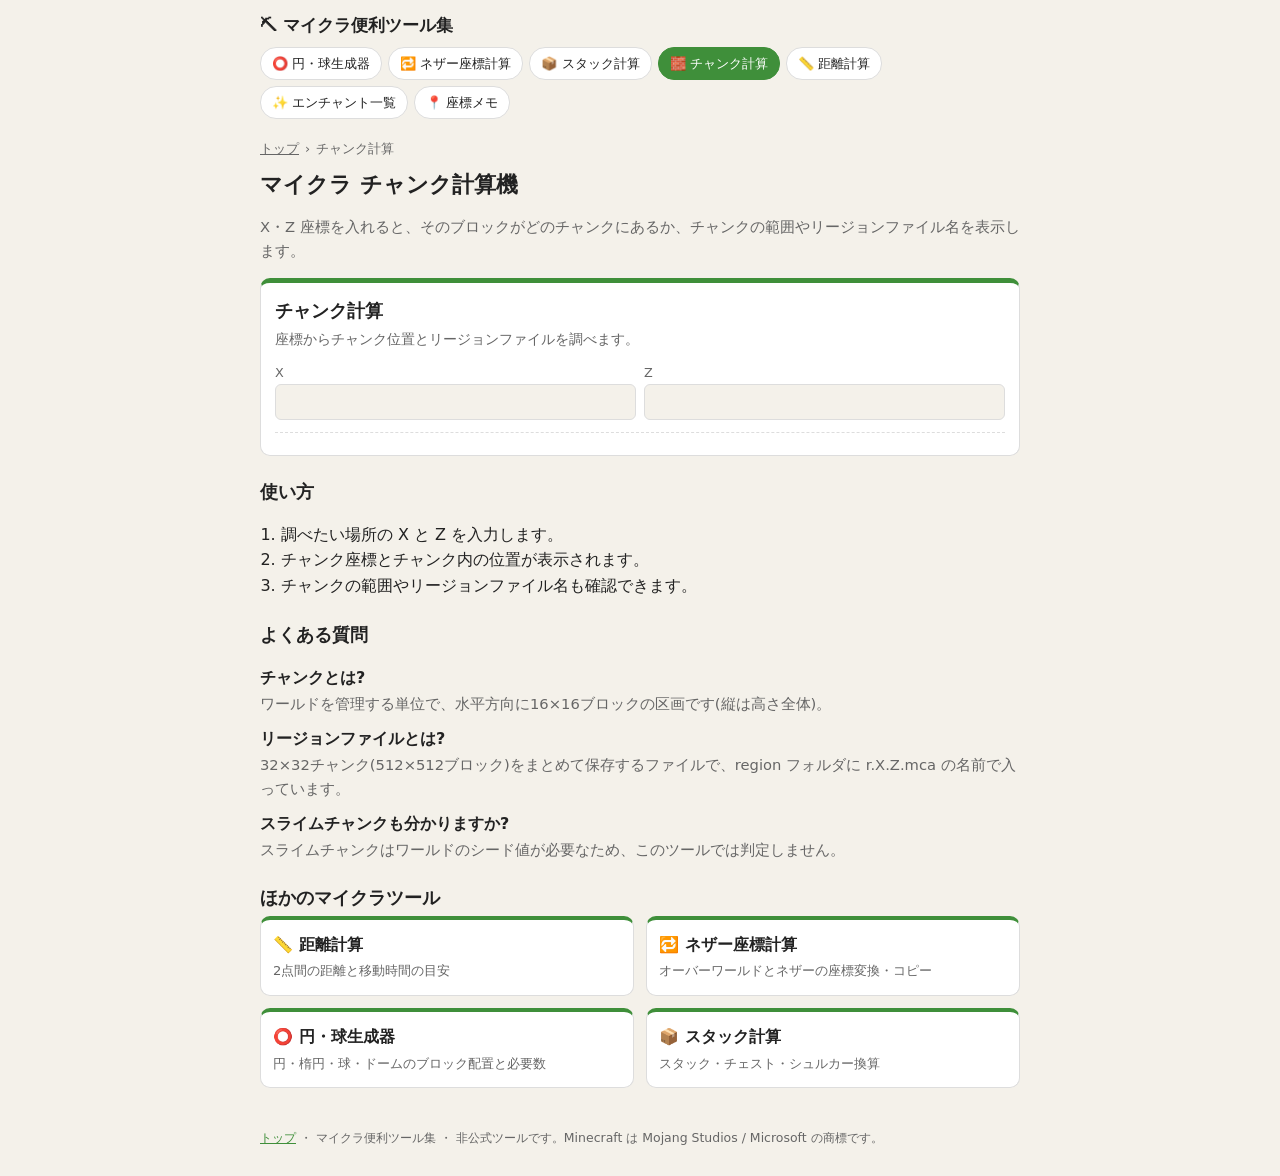
==== chunk/index.html @ 9d237136 "Add files via upload" ====
<!DOCTYPE html>
<html lang="ja">
<head>
<meta charset="utf-8">
<meta name="viewport" content="width=device-width, initial-scale=1, viewport-fit=cover">
<title>マイクラ チャンク計算機｜座標からチャンク境界・リージョンを確認</title>
<meta name="description" content="マイクラの座標からチャンク座標、チャンク内の位置、チャンクの範囲(境界)、リージョンファイル名を調べられる無料ツール。">
<meta property="og:title" content="マイクラ チャンク計算機｜座標からチャンク境界・リージョンを確認">
<meta property="og:description" content="マイクラの座標からチャンク座標、チャンク内の位置、チャンクの範囲(境界)、リージョンファイル名を調べられる無料ツール。">
<meta property="og:type" content="website">
<link rel="stylesheet" href="../css/style.css">
<script type="application/ld+json">{"@context": "https://schema.org", "@type": "FAQPage", "mainEntity": [{"@type": "Question", "name": "チャンクとは?", "acceptedAnswer": {"@type": "Answer", "text": "ワールドを管理する単位で、水平方向に16×16ブロックの区画です(縦は高さ全体)。"}}, {"@type": "Question", "name": "リージョンファイルとは?", "acceptedAnswer": {"@type": "Answer", "text": "32×32チャンク(512×512ブロック)をまとめて保存するファイルで、region フォルダに r.X.Z.mca の名前で入っています。"}}, {"@type": "Question", "name": "スライムチャンクも分かりますか?", "acceptedAnswer": {"@type": "Answer", "text": "スライムチャンクはワールドのシード値が必要なため、このツールでは判定しません。"}}]}</script>
</head>
<body>
<header class="site"><a class="brand" href="../">⛏ マイクラ便利ツール集</a><nav class="gnav" aria-label="ツール一覧"><a href="../circle/">⭕ 円・球生成器</a><a href="../nether/">🔁 ネザー座標計算</a><a href="../stack/">📦 スタック計算</a><a href="../chunk/" aria-current="page">🧱 チャンク計算</a><a href="../distance/">📏 距離計算</a><a href="../enchantment/">✨ エンチャント一覧</a><a href="../memo/">📍 座標メモ</a></nav></header>
<main>
<ol class="crumb"><li><a href="../">トップ</a></li><li>チャンク計算</li></ol>
<h1>マイクラ チャンク計算機</h1>
<p class="lead">X・Z 座標を入れると、そのブロックがどのチャンクにあるか、チャンクの範囲やリージョンファイル名を表示します。</p>
<section class="tool on" id="t-chunk" data-title="🧱 チャンク">
  <h2>チャンク計算</h2>
  <p class="desc">座標からチャンク位置とリージョンファイルを調べます。</p>
  <div class="row two"><div><label>X</label><input type="number" id="cx"></div><div><label>Z</label><input type="number" id="cz"></div></div>
  <div class="out" id="cout"></div>
</section>
<section class="info"><h2>使い方</h2><ol><li>調べたい場所の X と Z を入力します。</li><li>チャンク座標とチャンク内の位置が表示されます。</li><li>チャンクの範囲やリージョンファイル名も確認できます。</li></ol></section>
<section class="info"><h2>よくある質問</h2><dl><dt>チャンクとは?</dt><dd>ワールドを管理する単位で、水平方向に16×16ブロックの区画です(縦は高さ全体)。</dd><dt>リージョンファイルとは?</dt><dd>32×32チャンク(512×512ブロック)をまとめて保存するファイルで、region フォルダに r.X.Z.mca の名前で入っています。</dd><dt>スライムチャンクも分かりますか?</dt><dd>スライムチャンクはワールドのシード値が必要なため、このツールでは判定しません。</dd></dl></section>
<section class="info"><h2>ほかのマイクラツール</h2><div class="cards"><a class="cl" href="../distance/"><b>📏 距離計算</b><span>2点間の距離と移動時間の目安</span></a><a class="cl" href="../nether/"><b>🔁 ネザー座標計算</b><span>オーバーワールドとネザーの座標変換・コピー</span></a><a class="cl" href="../circle/"><b>⭕ 円・球生成器</b><span>円・楕円・球・ドームのブロック配置と必要数</span></a><a class="cl" href="../stack/"><b>📦 スタック計算</b><span>スタック・チェスト・シュルカー換算</span></a></div></section>
</main>
<footer><a href="../">トップ</a> ・ マイクラ便利ツール集 ・ 非公式ツールです。Minecraft は Mojang Studios / Microsoft の商標です。</footer>
<script src="../js/common.js"></script>
<script src="../js/chunk.js"></script>
</body>
</html>
---- css/style.css ----
:root{--bg:#f4f1ea;--card:#fff;--text:#222;--sub:#666;--line:#ddd;--ac:#3f8f3a;--ac2:#b8341f;box-sizing:border-box;padding-top:env(safe-area-inset-top,0px);padding-bottom:env(safe-area-inset-bottom,0px)}
@media (prefers-color-scheme:dark){:root:not([data-theme="light"]){--bg:#1b1b1b;--card:#262626;--text:#eee;--sub:#aaa;--line:#444;--ac:#6fcf68;--ac2:#ff7a60}}
:root[data-theme="dark"]{--bg:#1b1b1b;--card:#262626;--text:#eee;--sub:#aaa;--line:#444;--ac:#6fcf68;--ac2:#ff7a60}
html{scroll-padding-top:env(safe-area-inset-top,0px)}
body{margin:0;background:var(--bg);color:var(--text);font-family:system-ui,"Hiragino Sans","Yu Gothic",sans-serif;line-height:1.6}
main{max-width:760px;margin:0 auto;padding:20px 16px 40px}
h1{font-size:1.4rem;margin:0 0 12px}
.tool{display:none;background:var(--card);border:1px solid var(--line);border-top:5px solid var(--ac);border-radius:10px;padding:14px}
.tool.on{display:block}
h2{margin:0 0 4px;font-size:1.1rem}
.desc{color:var(--sub);font-size:.85rem;margin:0 0 12px}
.row{display:grid;grid-template-columns:repeat(3,1fr);gap:8px;margin-bottom:8px}
.row.two{grid-template-columns:1fr 1fr}
label{font-size:.8rem;color:var(--sub);display:block}
input,select{width:100%;box-sizing:border-box;font-size:1rem;padding:8px;border:1px solid var(--line);border-radius:6px;background:var(--bg);color:var(--text)}
.sub{font-weight:700;margin:10px 0 4px;font-size:.9rem}
.out{margin-top:12px;border-top:1px dashed var(--line);padding-top:8px}
.out div{display:flex;justify-content:space-between;gap:8px;padding:3px 0;font-size:.95rem}
.out b{color:var(--ac2);text-align:right}
.note{font-size:.78rem;color:var(--sub);margin-top:8px}
.hrow{display:flex;justify-content:space-between;align-items:center;gap:8px}
.hrow .sub{margin:10px 0 4px}
.sm{padding:5px 10px;border:1px solid var(--line);border-radius:6px;background:var(--bg);color:var(--text);cursor:pointer;font-size:.8rem}
.sm.on{background:var(--ac);color:#fff;border-color:var(--ac)}
.pri{background:var(--ac);color:#fff;border:0;padding:9px 18px;font-size:.95rem;border-radius:6px;cursor:pointer}
.item{border:1px solid var(--line);border-radius:8px;padding:10px;margin-top:8px}
.ih{display:flex;justify-content:space-between;gap:8px;align-items:center}
.tag{font-size:.72rem;padding:1px 8px;border-radius:10px;border:1px solid var(--line);color:var(--sub);white-space:nowrap}
.tag.tr{color:var(--ac2);border-color:var(--ac2)}
.coord{font-family:ui-monospace,monospace;font-size:1.05rem;margin:4px 0}
.acts{display:flex;gap:6px;margin-top:6px}
.chips{display:flex;gap:6px;flex-wrap:wrap;margin:8px 0}
.egrid{display:grid;grid-template-columns:1fr 1fr;gap:8px}
@media(max-width:560px){.egrid{grid-template-columns:1fr}}
.en{color:var(--sub);font-size:.75rem;font-weight:400}

.site{max-width:760px;margin:0 auto;padding:12px 16px 0}
.brand{font-weight:700;font-size:1.05rem;color:var(--text);text-decoration:none}
.gnav{display:flex;flex-wrap:wrap;gap:6px;margin-top:8px}
.gnav a{padding:5px 11px;border:1px solid var(--line);border-radius:16px;background:var(--card);color:var(--text);text-decoration:none;font-size:.82rem}
.gnav a[aria-current]{background:var(--ac);color:#fff;border-color:var(--ac)}
.crumb{list-style:none;display:flex;gap:6px;padding:0;margin:0 0 8px;font-size:.8rem;color:var(--sub)}
.crumb li+li::before{content:"›";margin-right:6px}
.crumb a{color:var(--sub)}
.lead{color:var(--sub);margin:0 0 16px;font-size:.92rem}
.info{margin-top:22px}
.info h2{font-size:1.1rem}
.info ol{padding-left:1.3em}
.info dt{font-weight:700;margin-top:10px}
.info dd{margin:2px 0 0;color:var(--sub);font-size:.92rem}
.cards{display:grid;grid-template-columns:1fr 1fr;gap:12px}
@media(max-width:560px){.cards{grid-template-columns:1fr}}
.cl{display:block;background:var(--card);border:1px solid var(--line);border-top:4px solid var(--ac);border-radius:10px;padding:12px;color:var(--text);text-decoration:none}
.cl:hover{border-color:var(--ac)}
.cl b{display:block;font-size:1rem}
.cl span{font-size:.82rem;color:var(--sub)}
footer{max-width:760px;margin:0 auto;padding:0 16px 28px;font-size:.78rem;color:var(--sub)}
a{color:var(--ac)}
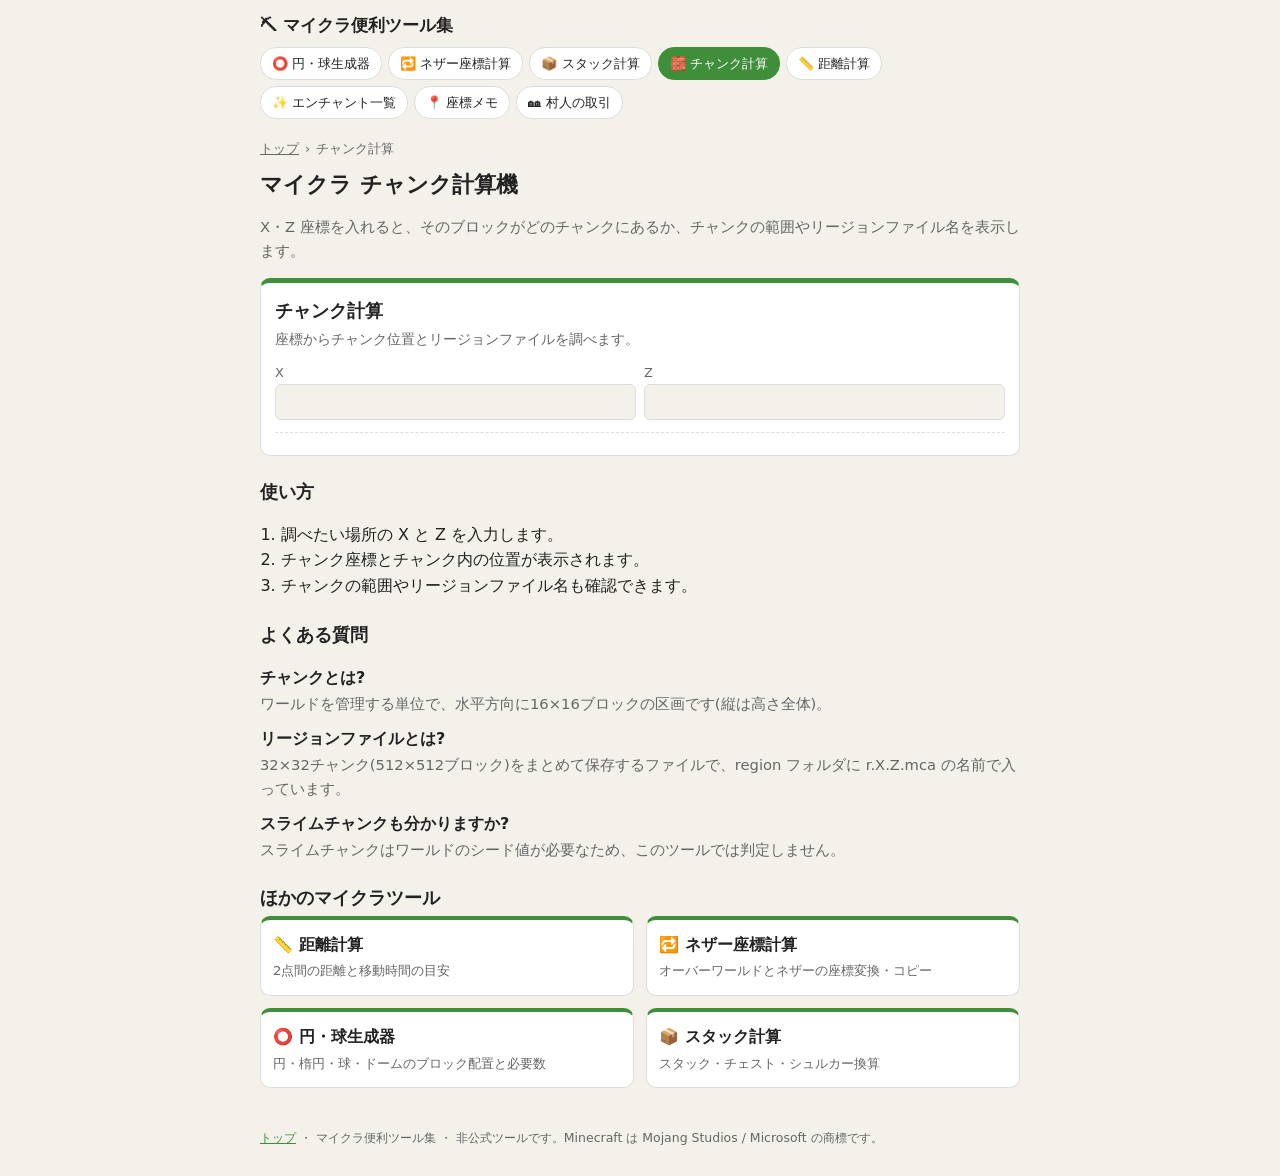
==== commit b4849c51: "Add files via upload" ====
--- a/chunk/index.html
+++ b/chunk/index.html
@@ -12,7 +12,7 @@
 <script type="application/ld+json">{"@context": "https://schema.org", "@type": "FAQPage", "mainEntity": [{"@type": "Question", "name": "チャンクとは?", "acceptedAnswer": {"@type": "Answer", "text": "ワールドを管理する単位で、水平方向に16×16ブロックの区画です(縦は高さ全体)。"}}, {"@type": "Question", "name": "リージョンファイルとは?", "acceptedAnswer": {"@type": "Answer", "text": "32×32チャンク(512×512ブロック)をまとめて保存するファイルで、region フォルダに r.X.Z.mca の名前で入っています。"}}, {"@type": "Question", "name": "スライムチャンクも分かりますか?", "acceptedAnswer": {"@type": "Answer", "text": "スライムチャンクはワールドのシード値が必要なため、このツールでは判定しません。"}}]}</script>
 </head>
 <body>
-<header class="site"><a class="brand" href="../">⛏ マイクラ便利ツール集</a><nav class="gnav" aria-label="ツール一覧"><a href="../circle/">⭕ 円・球生成器</a><a href="../nether/">🔁 ネザー座標計算</a><a href="../stack/">📦 スタック計算</a><a href="../chunk/" aria-current="page">🧱 チャンク計算</a><a href="../distance/">📏 距離計算</a><a href="../enchantment/">✨ エンチャント一覧</a><a href="../memo/">📍 座標メモ</a></nav></header>
+<header class="site"><a class="brand" href="../">⛏ マイクラ便利ツール集</a><nav class="gnav" aria-label="ツール一覧"><a href="../circle/">⭕ 円・球生成器</a><a href="../nether/">🔁 ネザー座標計算</a><a href="../stack/">📦 スタック計算</a><a href="../chunk/" aria-current="page">🧱 チャンク計算</a><a href="../distance/">📏 距離計算</a><a href="../enchantment/">✨ エンチャント一覧</a><a href="../memo/">📍 座標メモ</a><a href="../villager/">🏘 村人の取引</a></nav></header>
 <main>
 <ol class="crumb"><li><a href="../">トップ</a></li><li>チャンク計算</li></ol>
 <h1>マイクラ チャンク計算機</h1>
--- a/css/style.css
+++ b/css/style.css
@@ -56,3 +56,6 @@
 .cl span{font-size:.82rem;color:var(--sub)}
 footer{max-width:760px;margin:0 auto;padding:0 16px 28px;font-size:.78rem;color:var(--sub)}
 a{color:var(--ac)}
+.vc .tag{font-size:.85rem;padding:2px 10px;color:var(--text)}
+.vc .tag.tr{color:var(--ac2)}
+details.item summary{cursor:pointer}
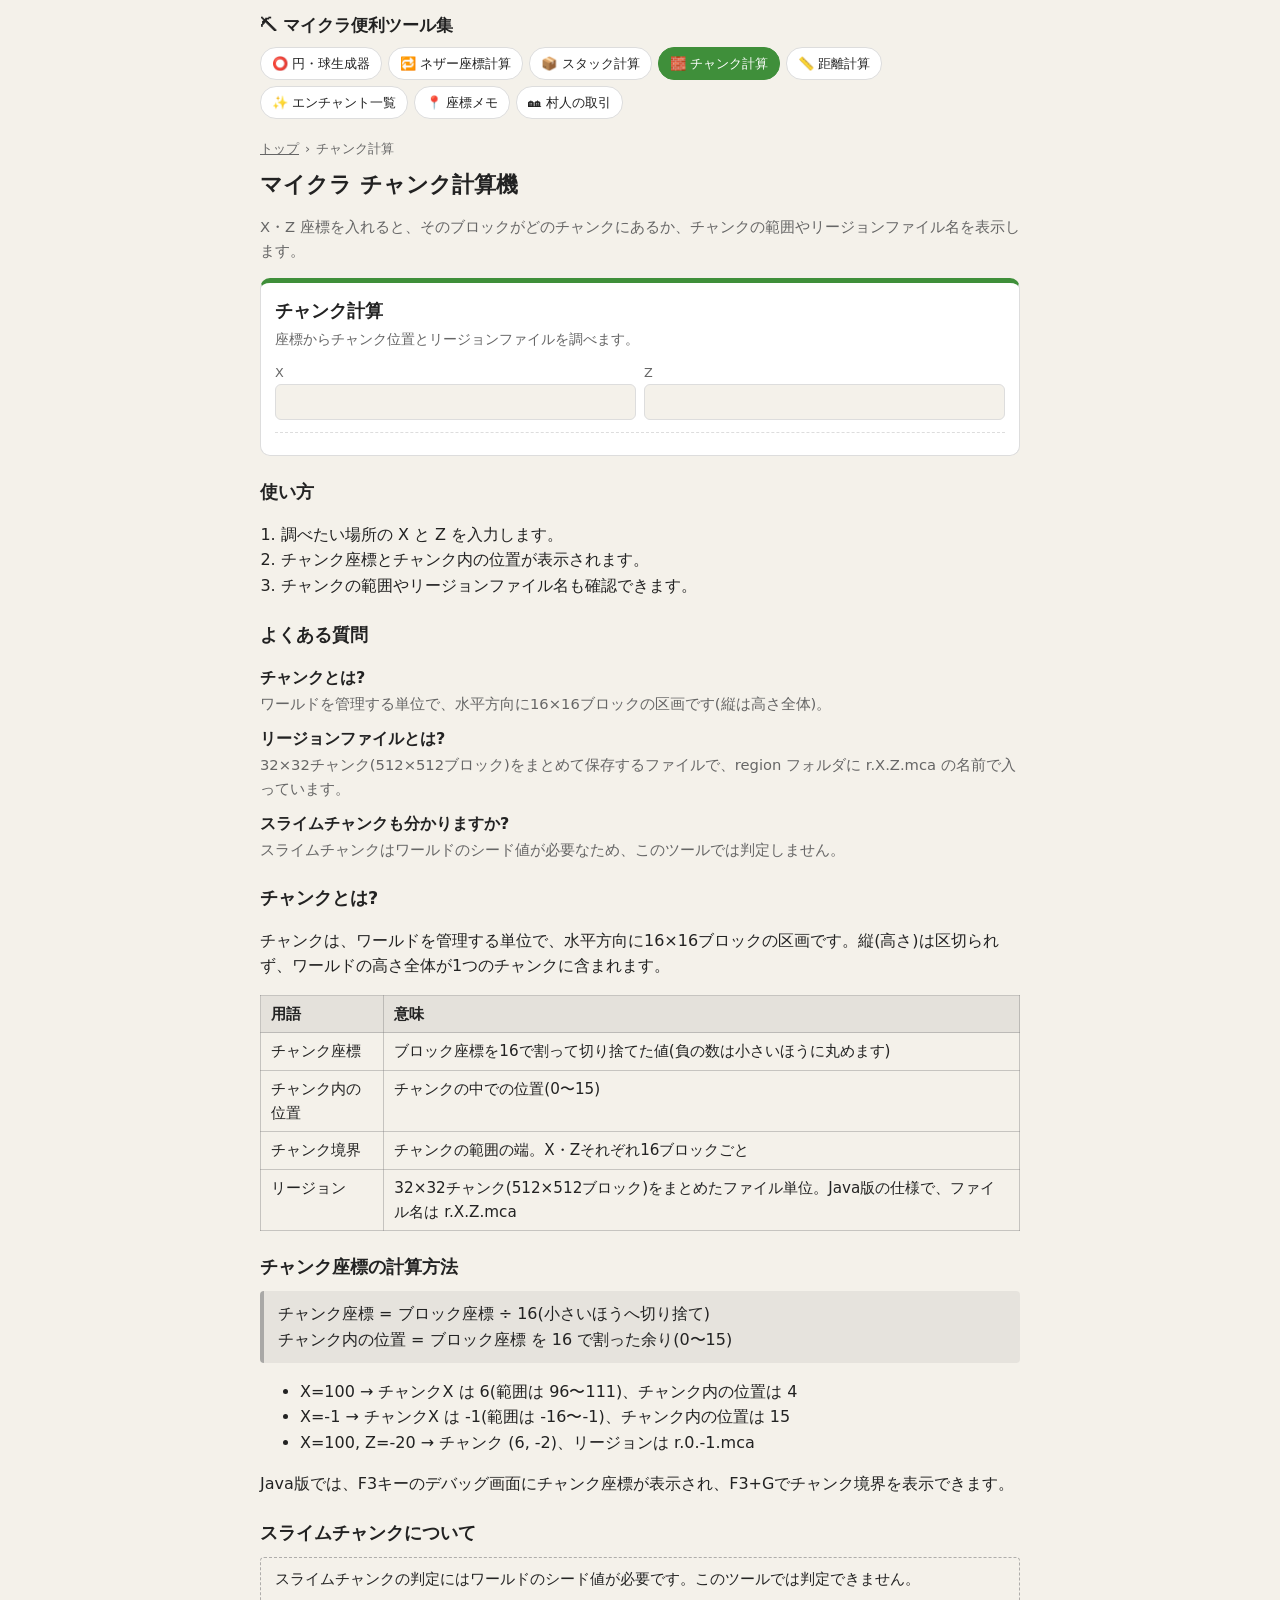
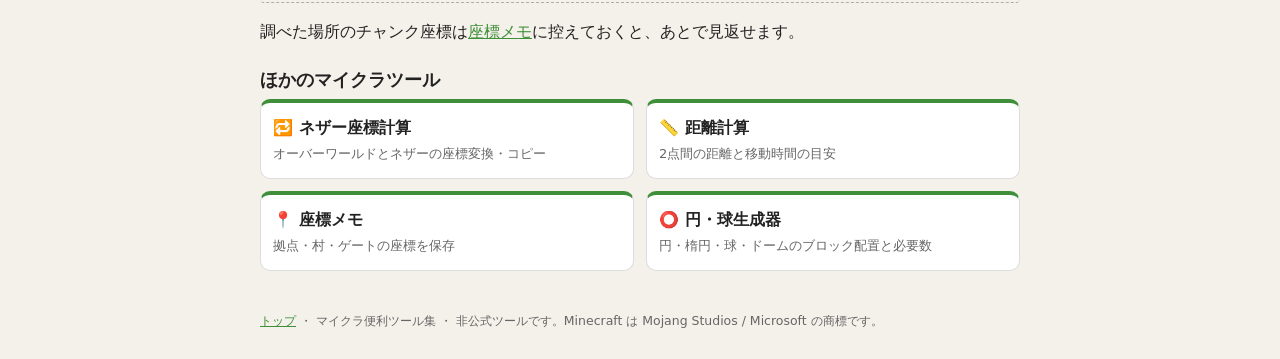
==== commit 7a2e8e59: "Add files via upload" ====
--- a/chunk/index.html
+++ b/chunk/index.html
@@ -4,12 +4,22 @@
 <meta charset="utf-8">
 <meta name="viewport" content="width=device-width, initial-scale=1, viewport-fit=cover">
 <title>マイクラ チャンク計算機｜座標からチャンク境界・リージョンを確認</title>
-<meta name="description" content="マイクラの座標からチャンク座標、チャンク内の位置、チャンクの範囲(境界)、リージョンファイル名を調べられる無料ツール。">
+<meta name="description" content="マイクラの座標からチャンク座標、チャンク内の位置、チャンク境界、リージョンファイル名を調べられる無料ツール。チャンクとは何か、計算方法も解説。">
 <meta property="og:title" content="マイクラ チャンク計算機｜座標からチャンク境界・リージョンを確認">
-<meta property="og:description" content="マイクラの座標からチャンク座標、チャンク内の位置、チャンクの範囲(境界)、リージョンファイル名を調べられる無料ツール。">
+<meta property="og:description" content="マイクラの座標からチャンク座標、チャンク内の位置、チャンク境界、リージョンファイル名を調べられる無料ツール。チャンクとは何か、計算方法も解説。">
 <meta property="og:type" content="website">
 <link rel="stylesheet" href="../css/style.css">
 <script type="application/ld+json">{"@context": "https://schema.org", "@type": "FAQPage", "mainEntity": [{"@type": "Question", "name": "チャンクとは?", "acceptedAnswer": {"@type": "Answer", "text": "ワールドを管理する単位で、水平方向に16×16ブロックの区画です(縦は高さ全体)。"}}, {"@type": "Question", "name": "リージョンファイルとは?", "acceptedAnswer": {"@type": "Answer", "text": "32×32チャンク(512×512ブロック)をまとめて保存するファイルで、region フォルダに r.X.Z.mca の名前で入っています。"}}, {"@type": "Question", "name": "スライムチャンクも分かりますか?", "acceptedAnswer": {"@type": "Answer", "text": "スライムチャンクはワールドのシード値が必要なため、このツールでは判定しません。"}}]}</script>
+<link rel="canonical" href="https://tasotaso55.github.io/minecraft-tools/chunk/">
+<meta property="og:url" content="https://tasotaso55.github.io/minecraft-tools/chunk/">
+<meta property="og:locale" content="ja_JP">
+<meta property="og:site_name" content="マイクラ便利ツール集">
+<meta name="twitter:card" content="summary">
+<!-- SEO-HEAD:START -->
+<link rel="stylesheet" href="../css/guide.css">
+<script type="application/ld+json">{"@context":"https://schema.org","@type":"BreadcrumbList","itemListElement":[{"@type":"ListItem","position":1,"name":"トップ","item":"https://tasotaso55.github.io/minecraft-tools/"},{"@type":"ListItem","position":2,"name":"チャンク計算","item":"https://tasotaso55.github.io/minecraft-tools/chunk/"}]}</script>
+<script type="application/ld+json">{"@context":"https://schema.org","@type":"WebApplication","name":"マイクラ チャンク計算機｜座標からチャンク境界・リージョンを確認","url":"https://tasotaso55.github.io/minecraft-tools/chunk/","description":"マイクラの座標からチャンク座標、チャンク内の位置、チャンク境界、リージョンファイル名を調べられる無料ツール。チャンクとは何か、計算方法も解説。","inLanguage":"ja","applicationCategory":"UtilitiesApplication","operatingSystem":"Web browser","isAccessibleForFree":true,"offers":{"@type":"Offer","price":"0","priceCurrency":"JPY"}}</script>
+<!-- SEO-HEAD:END -->
 </head>
 <body>
 <header class="site"><a class="brand" href="../">⛏ マイクラ便利ツール集</a><nav class="gnav" aria-label="ツール一覧"><a href="../circle/">⭕ 円・球生成器</a><a href="../nether/">🔁 ネザー座標計算</a><a href="../stack/">📦 スタック計算</a><a href="../chunk/" aria-current="page">🧱 チャンク計算</a><a href="../distance/">📏 距離計算</a><a href="../enchantment/">✨ エンチャント一覧</a><a href="../memo/">📍 座標メモ</a><a href="../villager/">🏘 村人の取引</a></nav></header>
@@ -25,7 +35,29 @@
 </section>
 <section class="info"><h2>使い方</h2><ol><li>調べたい場所の X と Z を入力します。</li><li>チャンク座標とチャンク内の位置が表示されます。</li><li>チャンクの範囲やリージョンファイル名も確認できます。</li></ol></section>
 <section class="info"><h2>よくある質問</h2><dl><dt>チャンクとは?</dt><dd>ワールドを管理する単位で、水平方向に16×16ブロックの区画です(縦は高さ全体)。</dd><dt>リージョンファイルとは?</dt><dd>32×32チャンク(512×512ブロック)をまとめて保存するファイルで、region フォルダに r.X.Z.mca の名前で入っています。</dd><dt>スライムチャンクも分かりますか?</dt><dd>スライムチャンクはワールドのシード値が必要なため、このツールでは判定しません。</dd></dl></section>
-<section class="info"><h2>ほかのマイクラツール</h2><div class="cards"><a class="cl" href="../distance/"><b>📏 距離計算</b><span>2点間の距離と移動時間の目安</span></a><a class="cl" href="../nether/"><b>🔁 ネザー座標計算</b><span>オーバーワールドとネザーの座標変換・コピー</span></a><a class="cl" href="../circle/"><b>⭕ 円・球生成器</b><span>円・楕円・球・ドームのブロック配置と必要数</span></a><a class="cl" href="../stack/"><b>📦 スタック計算</b><span>スタック・チェスト・シュルカー換算</span></a></div></section>
+<!-- SEO-GUIDE:START -->
+<section class="info"><h2 id="what-is-chunk">チャンクとは?</h2>
+<p>チャンクは、ワールドを管理する単位で、水平方向に16×16ブロックの区画です。縦(高さ)は区切られず、ワールドの高さ全体が1つのチャンクに含まれます。</p>
+<div class="g-table"><table>
+<tr><th>用語</th><th>意味</th></tr>
+<tr><td>チャンク座標</td><td>ブロック座標を16で割って切り捨てた値(負の数は小さいほうに丸めます)</td></tr>
+<tr><td>チャンク内の位置</td><td>チャンクの中での位置(0〜15)</td></tr>
+<tr><td>チャンク境界</td><td>チャンクの範囲の端。X・Zそれぞれ16ブロックごと</td></tr>
+<tr><td>リージョン</td><td>32×32チャンク(512×512ブロック)をまとめたファイル単位。Java版の仕様で、ファイル名は r.X.Z.mca</td></tr>
+</table></div></section>
+<section class="info"><h2 id="calc">チャンク座標の計算方法</h2>
+<div class="g-formula">チャンク座標 = ブロック座標 ÷ 16(小さいほうへ切り捨て)<br>チャンク内の位置 = ブロック座標 を 16 で割った余り(0〜15)</div>
+<ul>
+<li>X=100 → チャンクX は 6(範囲は 96〜111)、チャンク内の位置は 4</li>
+<li>X=-1 → チャンクX は -1(範囲は -16〜-1)、チャンク内の位置は 15</li>
+<li>X=100, Z=-20 → チャンク (6, -2)、リージョンは r.0.-1.mca</li>
+</ul>
+<p>Java版では、F3キーのデバッグ画面にチャンク座標が表示され、F3+Gでチャンク境界を表示できます。</p></section>
+<section class="info"><h2 id="slime">スライムチャンクについて</h2>
+<div class="g-note">スライムチャンクの判定にはワールドのシード値が必要です。このツールでは判定できません。</div>
+<p>調べた場所のチャンク座標は<a href="../memo/">座標メモ</a>に控えておくと、あとで見返せます。</p></section>
+<!-- SEO-GUIDE:END -->
+<section class="info"><h2>ほかのマイクラツール</h2><div class="cards"><a class="cl" href="../nether/"><b>🔁 ネザー座標計算</b><span>オーバーワールドとネザーの座標変換・コピー</span></a><a class="cl" href="../distance/"><b>📏 距離計算</b><span>2点間の距離と移動時間の目安</span></a><a class="cl" href="../memo/"><b>📍 座標メモ</b><span>拠点・村・ゲートの座標を保存</span></a><a class="cl" href="../circle/"><b>⭕ 円・球生成器</b><span>円・楕円・球・ドームのブロック配置と必要数</span></a></div></section>
 </main>
 <footer><a href="../">トップ</a> ・ マイクラ便利ツール集 ・ 非公式ツールです。Minecraft は Mojang Studios / Microsoft の商標です。</footer>
 <script src="../js/common.js"></script>
--- a/css/guide.css
+++ b/css/guide.css
@@ -0,0 +1,7 @@
+/* 解説ブロック用の追加スタイル(既存の .info セクションの見た目に合わせ、色は継承+半透明) */
+.g-table{overflow-x:auto;margin:10px 0;-webkit-overflow-scrolling:touch}
+.g-table table{border-collapse:collapse;width:100%;min-width:420px}
+.g-table th,.g-table td{border:1px solid rgba(128,128,128,.4);padding:6px 10px;text-align:left;vertical-align:top;font-size:.95em}
+.g-table th{background:rgba(128,128,128,.14)}
+.g-formula{margin:10px 0;padding:10px 14px;border-left:4px solid rgba(128,128,128,.6);background:rgba(128,128,128,.12);border-radius:4px;overflow-x:auto}
+.g-note{margin:10px 0;padding:10px 14px;border:1px dashed rgba(128,128,128,.6);border-radius:4px;font-size:.93em}
